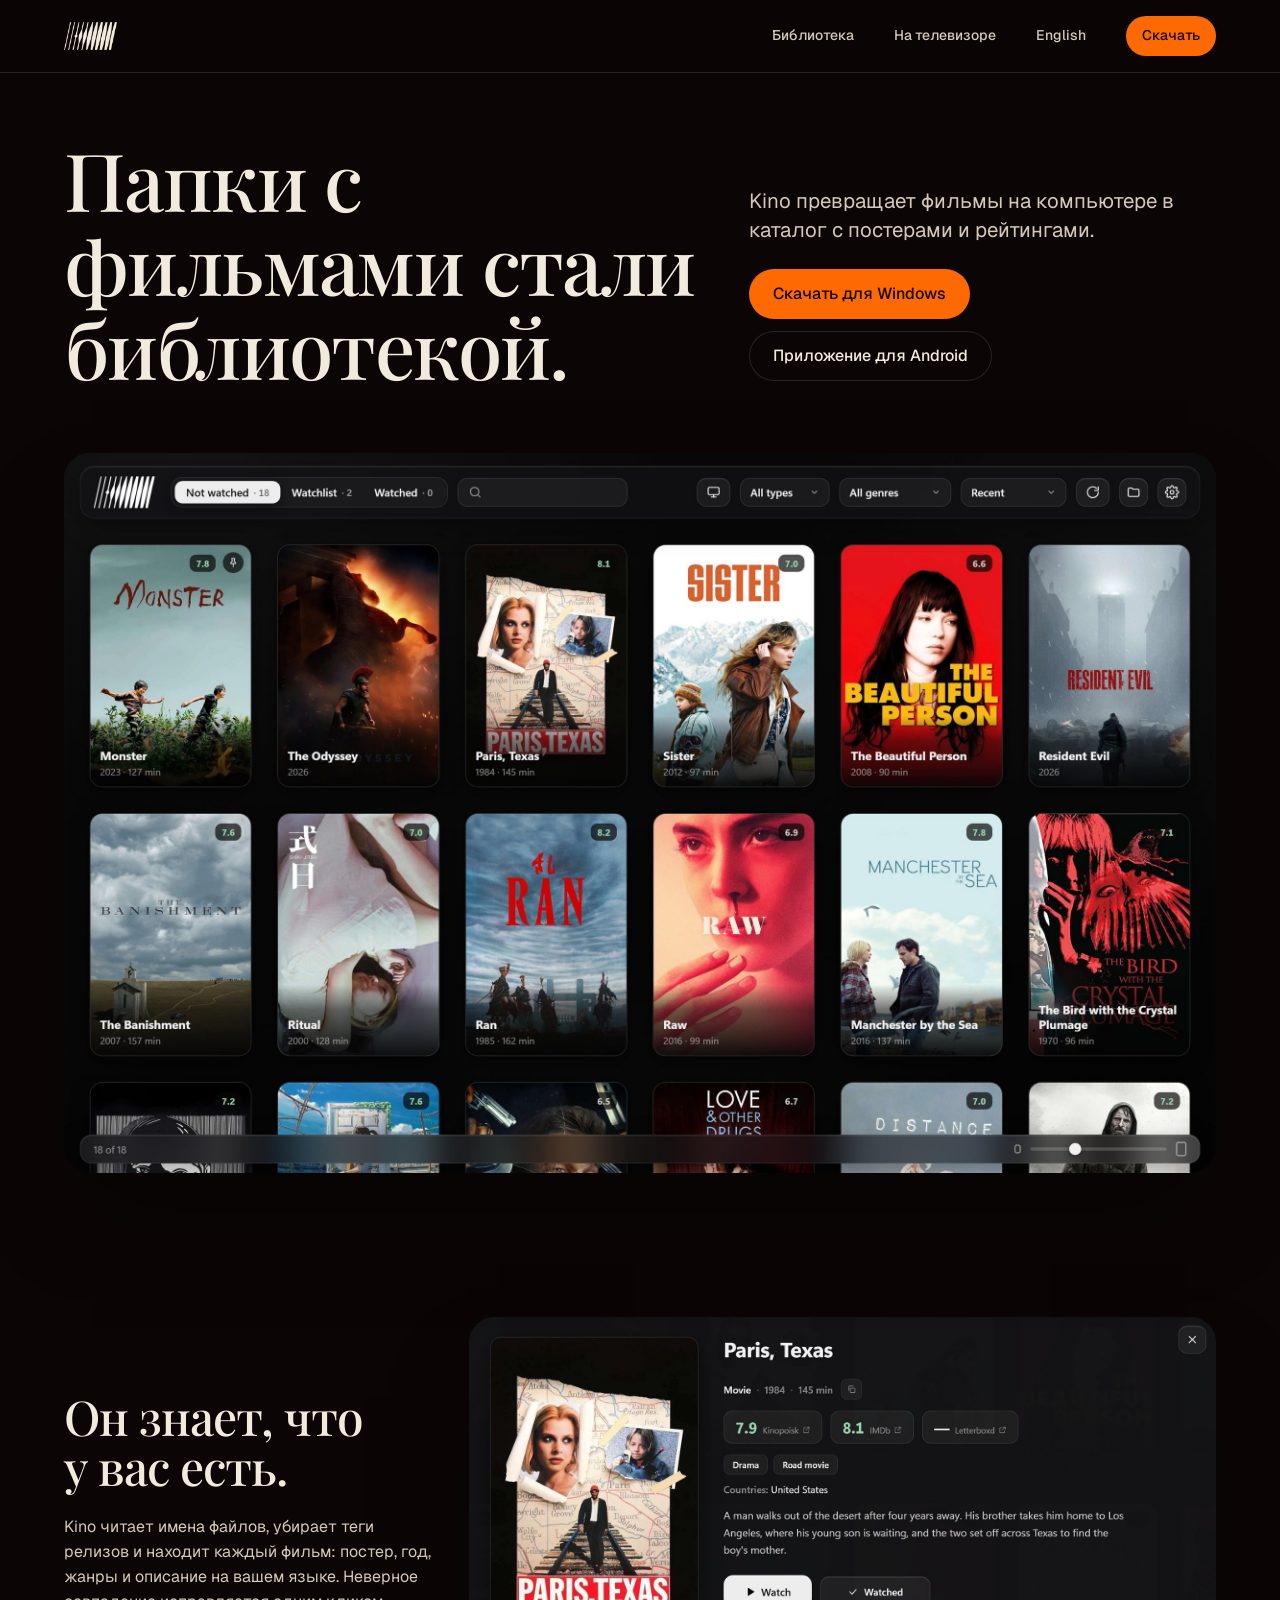
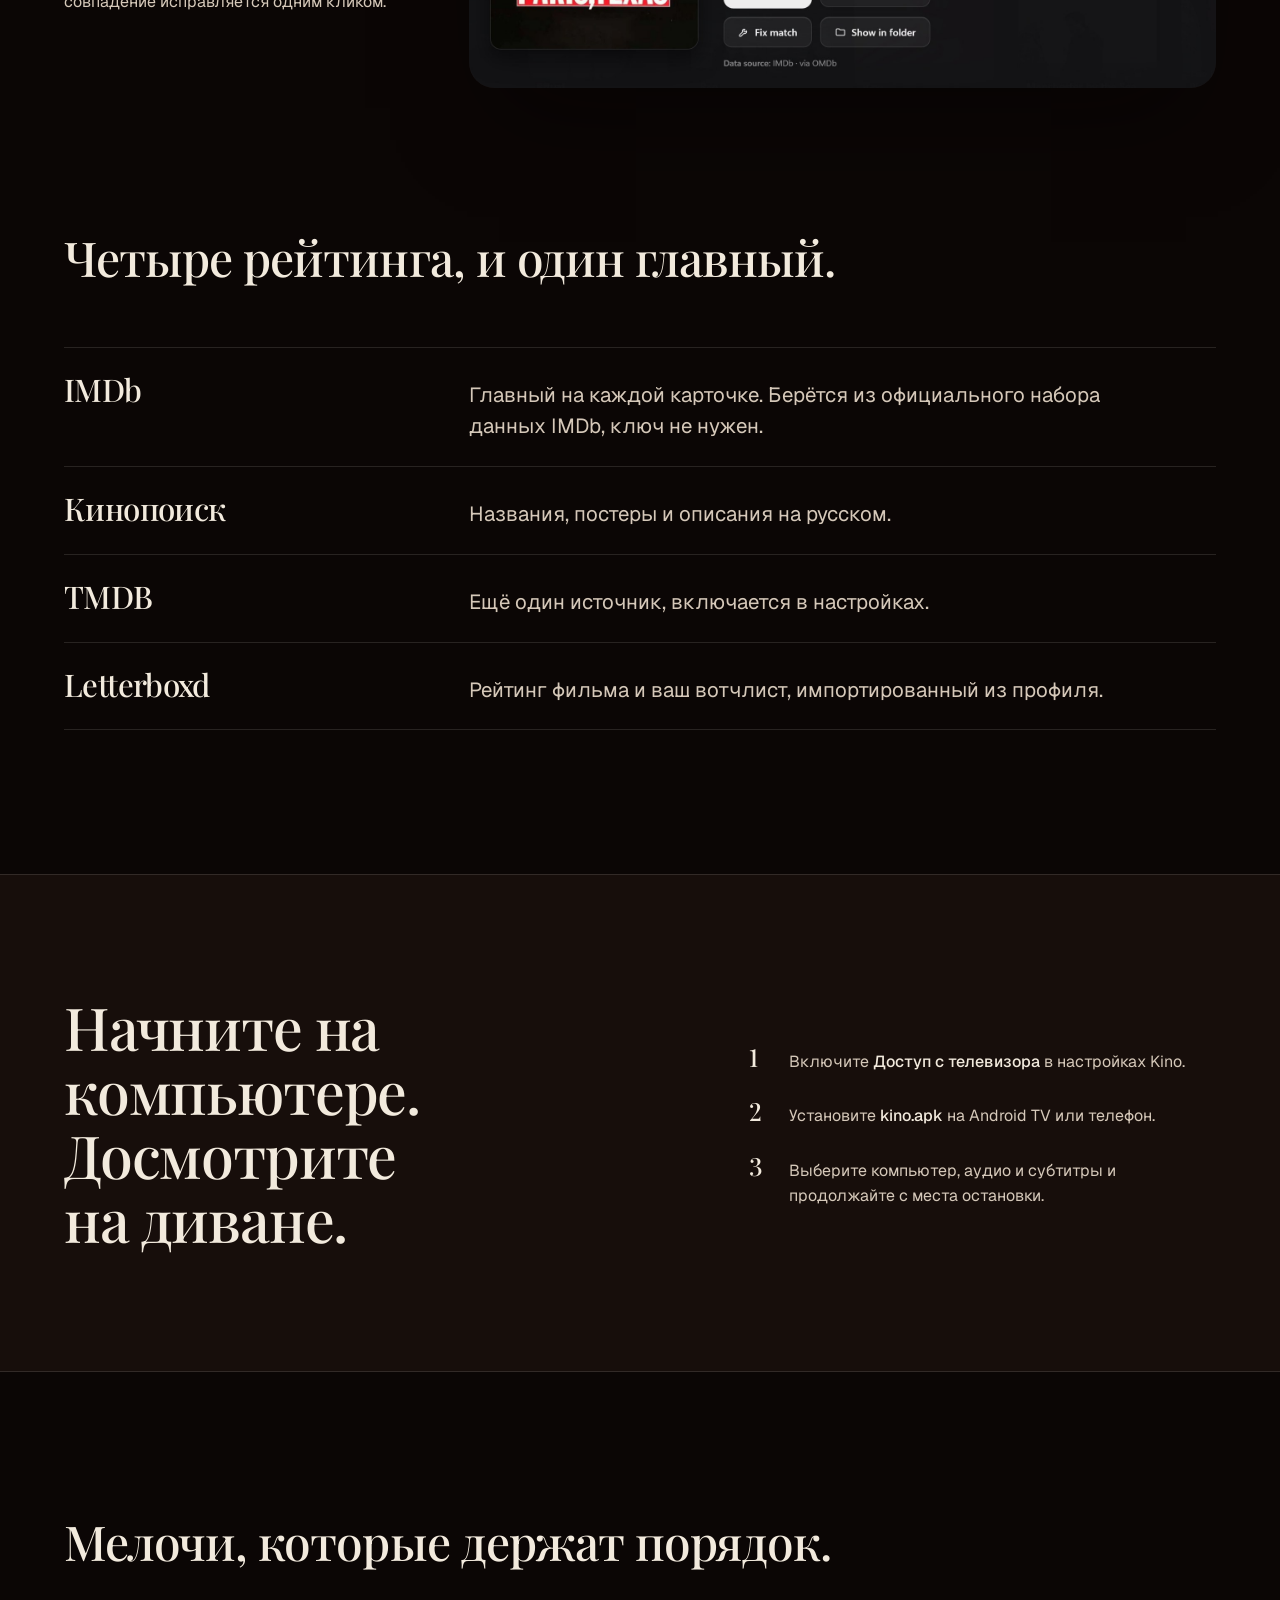
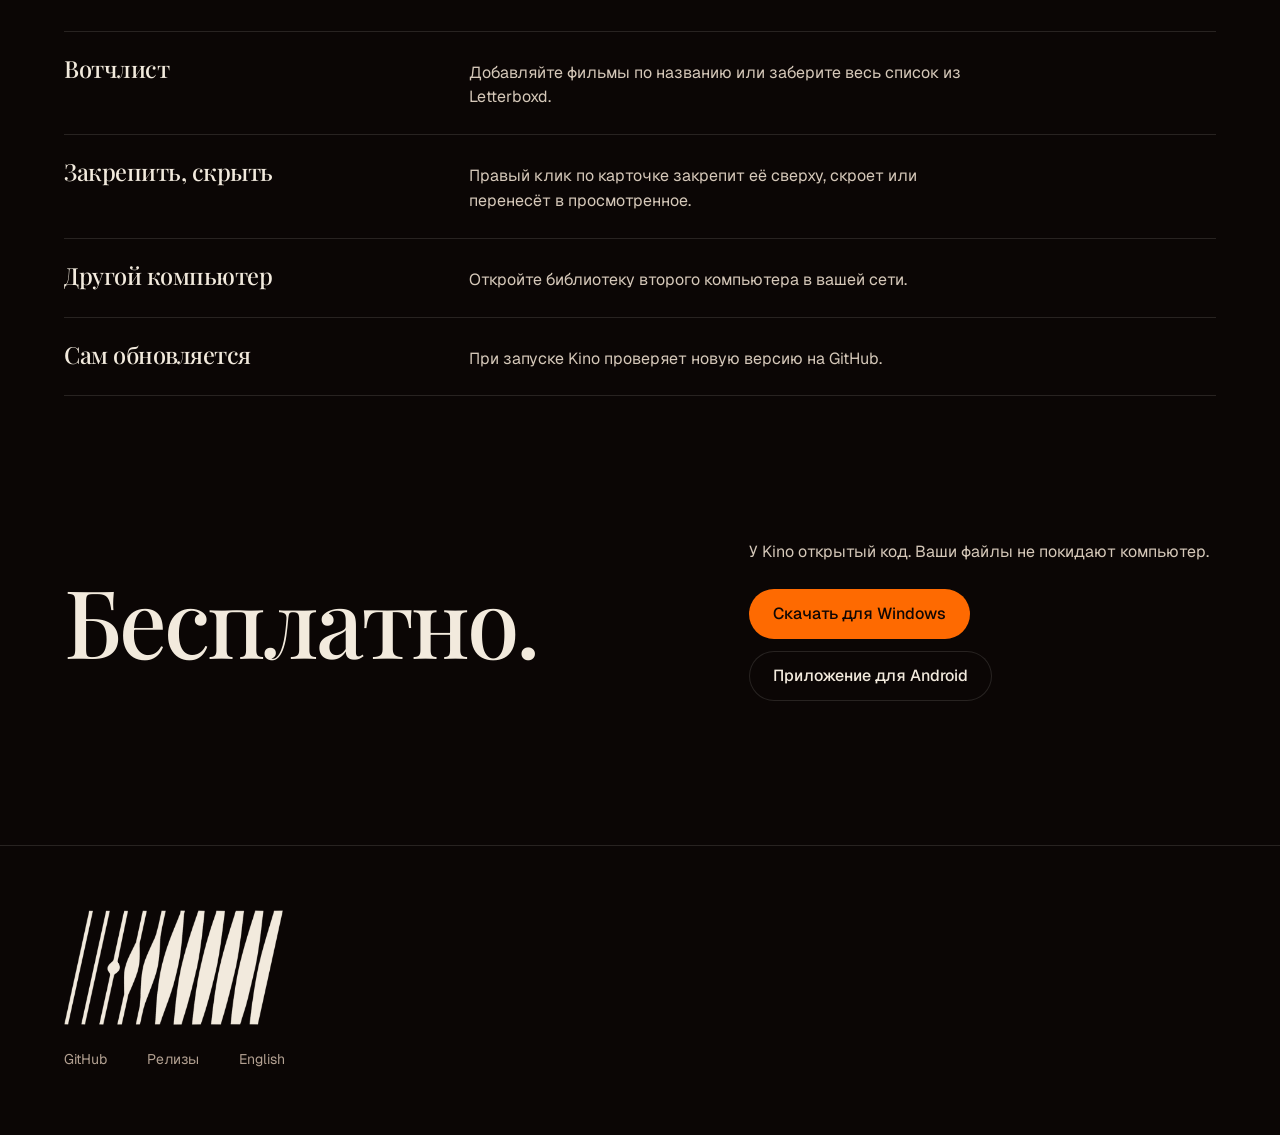
==== docs/ru.html @ bf4167ba "Add site" ====
<!doctype html>
<html lang="ru">
<head>
<meta charset="utf-8">
<meta name="viewport" content="width=device-width, initial-scale=1">
<title>Kino, библиотека ваших фильмов</title>
<meta name="description" content="Kino превращает папки с фильмами и сериалами на компьютере в каталог с постерами и рейтингами и показывает их на Android TV.">
<link rel="preconnect" href="https://fonts.googleapis.com">
<link rel="preconnect" href="https://fonts.gstatic.com" crossorigin>
<link href="https://api.fontshare.com/v2/css?f[]=boska@500&display=swap" rel="stylesheet">
<link href="https://fonts.googleapis.com/css2?family=Geist:wght@400;500&family=Playfair+Display:wght@500&display=swap" rel="stylesheet">
<link rel="stylesheet" href="styles.css">
</head>
<body>
<header class="nav">
<div class="container">
<a class="wordmark" href="#top"><span class="logo"></span><span class="visually-hidden">Kino</span></a>
<ul class="nav-links">
<li><a href="#library">Библиотека</a></li>
<li><a href="#tv">На телевизоре</a></li>
<li><a href="index.html" lang="en">English</a></li>
</ul>
<a class="btn btn--primary btn--small" href="#get">Скачать</a>
</div>
</header>

<main id="top">
<div class="hero container">
<div class="hero-head">
<h1>Папки с фильмами стали библиотекой.</h1>
<div class="hero-side">
<p class="lead">Kino превращает фильмы на компьютере в каталог с постерами и рейтингами.</p>
<div class="actions">
<a class="btn btn--primary" href="https://github.com/idLorem/kino/releases/latest/download/installer.exe">Скачать для Windows</a>
<a class="btn btn--ghost" href="https://github.com/idLorem/kino/releases/latest/download/kino.apk">Приложение для Android</a>
</div>
</div>
</div>
<figure class="screen"><img src="images/kino-library.jpg" width="2400" height="1500" alt="Окно Kino: сетка постеров с рейтингами, вкладки «Не просмотрено», Watchlist и «Просмотрено», фильтры по типу и жанру"></figure>
</div>

<section id="library" class="container">
<div class="split">
<div class="split-text">
<h2>Он знает, что у вас есть.</h2>
<p>Kino читает имена файлов, убирает теги релизов и находит каждый фильм: постер, год, жанры и описание на вашем языке. Неверное совпадение исправляется одним кликом.</p>
</div>
<figure class="screen"><img src="images/kino-card.jpg" width="1790" height="890" loading="lazy" alt="Карточка фильма в Kino: постер, рейтинги Кинопоиска и IMDb, жанры, описание и кнопка «Смотреть»"></figure>
</div>
</section>

<section class="container">
<h2>Четыре рейтинга, и один главный.</h2>
<dl class="rows">
<div><dt>IMDb</dt><dd>Главный на каждой карточке. Берётся из официального набора данных IMDb, ключ не нужен.</dd></div>
<div><dt>Кинопоиск</dt><dd>Названия, постеры и описания на русском.</dd></div>
<div><dt>TMDB</dt><dd>Ещё один источник, включается в настройках.</dd></div>
<div><dt>Letterboxd</dt><dd>Рейтинг фильма и ваш вотчлист, импортированный из профиля.</dd></div>
</dl>
</section>

<div id="tv" class="band">
<div class="container">
<h2 class="statement">Начните на компьютере. Досмотрите на диване.</h2>
<ol class="steps">
<li><span>Включите <strong>Доступ с телевизора</strong> в настройках Kino.</span></li>
<li><span>Установите <strong>kino.apk</strong> на Android TV или телефон.</span></li>
<li><span>Выберите компьютер, аудио и субтитры и продолжайте с места остановки.</span></li>
</ol>
</div>
</div>

<section class="container">
<h2>Мелочи, которые держат порядок.</h2>
<dl class="rows rows--tight">
<div><dt>Вотчлист</dt><dd>Добавляйте фильмы по названию или заберите весь список из Letterboxd.</dd></div>
<div><dt>Закрепить, скрыть</dt><dd>Правый клик по карточке закрепит её сверху, скроет или перенесёт в просмотренное.</dd></div>
<div><dt>Другой компьютер</dt><dd>Откройте библиотеку второго компьютера в вашей сети.</dd></div>
<div><dt>Сам обновляется</dt><dd>При запуске Kino проверяет новую версию на GitHub.</dd></div>
</dl>
</section>

<section id="get" class="container">
<div class="get">
<p class="figure">Бесплатно.</p>
<div class="get-side">
<p>У Kino открытый код. Ваши файлы не покидают компьютер.</p>
<div class="actions">
<a class="btn btn--primary" href="https://github.com/idLorem/kino/releases/latest/download/installer.exe">Скачать для Windows</a>
<a class="btn btn--ghost" href="https://github.com/idLorem/kino/releases/latest/download/kino.apk">Приложение для Android</a>
</div>
</div>
</div>
</section>
</main>

<footer class="footer">
<div class="container">
<p class="mast"><span class="logo"></span><span class="visually-hidden">Kino</span></p>
<ul>
<li><a href="https://github.com/idLorem/kino">GitHub</a></li>
<li><a href="https://github.com/idLorem/kino/releases/latest">Релизы</a></li>
<li><a href="index.html" lang="en">English</a></li>
</ul>
</div>
</footer>
</body>
</html>
---- docs/styles.css ----
@import url("./tokens.css");
@import url("./base.css");

:root:lang(ru) { --font-display: "Playfair Display", "Iowan Old Style", Georgia, serif; }

html { scroll-behavior: smooth; }
body { min-height: 100vh; }
h1, h2, h3 { color: var(--color-ink); }
.muted { color: var(--color-muted); }

.nav { position: sticky; top: 0; z-index: var(--z-sticky-nav); background: color-mix(in oklab, var(--color-paper) 88%, transparent); border-bottom: var(--rule-hair) solid var(--color-rule); }
.nav .container { display: flex; align-items: center; gap: var(--space-xl); min-height: 72px; }
.wordmark { font-family: var(--font-display); font-weight: var(--display-weight); font-size: var(--text-xl); letter-spacing: var(--tracking-display); text-decoration: none; margin-right: auto; }
.logo { display: block; height: 28px; aspect-ratio: 696 / 365; background: var(--color-ink); -webkit-mask: url("images/logo.png") center / contain no-repeat; mask: url("images/logo.png") center / contain no-repeat; }
.footer .mast .logo { height: clamp(64px, 9vw, 120px); }
.nav-links { display: flex; gap: var(--space-xl); list-style: none; margin: 0; padding: 0; font-size: var(--text-sm); font-weight: 500; }
.nav-links a { color: var(--color-ink-2); text-decoration: none; transition: color var(--dur-short) var(--ease-out); }
.nav-links a:hover { color: var(--color-ink); text-decoration: underline; }

.btn { display: inline-flex; align-items: center; justify-content: center; min-height: 50px; padding: 0 var(--space-lg); border: 0; border-radius: var(--radius-pill); font-weight: 500; text-decoration: none; cursor: pointer; white-space: nowrap; transition: background-color var(--dur-short) var(--ease-out), box-shadow var(--dur-short) var(--ease-out), transform var(--dur-micro) var(--ease-out); }
.btn:active { transform: translateY(1px); }
.btn--primary { background: var(--color-accent); color: var(--color-accent-ink); }
.btn--primary:hover { background: var(--color-focus); }
.btn--primary:active { background: var(--heat-3); }
.btn--ghost { background: transparent; color: var(--color-ink); box-shadow: inset 0 0 0 var(--rule-hair) var(--color-rule); }
.btn--ghost:hover { background: var(--color-paper-2); box-shadow: inset 0 0 0 var(--rule-hair) var(--color-muted); }
.btn--ghost:active { background: var(--color-paper-3); }
.btn--small { min-height: 40px; padding: 0 var(--space-md); font-size: var(--text-sm); }
.btn[aria-disabled="true"] { opacity: 0.45; pointer-events: none; }
.actions { display: flex; flex-wrap: wrap; gap: var(--space-sm); }

.hero { padding-top: var(--space-2xl); }
.hero-head { display: grid; grid-template-columns: minmax(0, 7fr) minmax(0, 5fr); gap: var(--gap-columns); align-items: end; }
.hero-side { display: grid; gap: var(--space-lg); justify-items: start; padding-bottom: var(--space-xs); }
.hero-side .lead { color: var(--color-ink-2); }
.screen { margin: 0; border-radius: min(2vw, var(--radius-card)); overflow: hidden; box-shadow: var(--shadow-card); background: var(--color-paper-2); }
.screen img { width: 100%; }
.hero .screen { margin-top: var(--space-2xl); animation: rise var(--dur-long) var(--ease-out) both; animation-duration: 900ms; }
@keyframes rise { from { opacity: 0; transform: translateY(40px); } to { opacity: 1; transform: none; } }

section { padding-top: var(--section-gap); }
.split { display: grid; grid-template-columns: minmax(0, 4fr) minmax(0, 8fr); gap: var(--gap-columns); align-items: center; }
.split-text { display: grid; gap: var(--space-lg); }
.split-text p { color: var(--color-ink-2); }

.rows { margin: var(--space-2xl) 0 0; padding: 0; list-style: none; border-top: var(--rule-hair) solid var(--color-rule); }
.rows > li, .rows > div { display: grid; grid-template-columns: minmax(0, 4fr) minmax(0, 8fr); gap: var(--gap-columns); align-items: baseline; padding: var(--space-lg) 0; border-bottom: var(--rule-hair) solid var(--color-rule); }
.rows dt, .rows .name { font-family: var(--font-display); font-weight: var(--display-weight); font-size: var(--text-2xl); letter-spacing: var(--tracking-display); line-height: 1.1; }
.rows dd, .rows .what { margin: 0; color: var(--color-ink-2); font-size: var(--text-lead); max-width: 48ch; }
.rows--tight dt { font-size: var(--text-title); }
.rows--tight dd { font-size: var(--text-md); }

.band { color: var(--color-ink); margin-top: var(--section-gap); padding-block: var(--section-gap-s); background: var(--color-paper-2); border-block: var(--rule-hair) solid var(--color-rule); }
.band .container { display: grid; grid-template-columns: minmax(0, 7fr) minmax(0, 5fr); gap: var(--gap-columns); align-items: center; }
.statement { font-size: var(--text-display); line-height: 1.02; max-width: 14ch; }
:lang(ru) .statement { font-size: var(--text-display-s); line-height: 1.08; max-width: 16ch; }
.steps { margin: 0; padding: 0; list-style: none; counter-reset: step; display: grid; gap: var(--space-md); }
.steps li { counter-increment: step; display: grid; grid-template-columns: 2.5rem minmax(0, 1fr); align-items: baseline; color: var(--color-ink-2); }
.steps li::before { content: counter(step); font-family: var(--font-display); font-weight: var(--display-weight); font-size: var(--text-xl); color: var(--color-ink); font-variant-numeric: lining-nums tabular-nums; }
.steps strong { color: var(--color-ink); font-weight: 500; }

.get { display: grid; grid-template-columns: minmax(0, 7fr) minmax(0, 5fr); gap: var(--gap-columns); align-items: center; }
.figure { font-family: var(--font-display); font-weight: var(--display-weight); font-size: clamp(4.5rem, 12vw, 11rem); line-height: 0.9; min-width: 0; letter-spacing: -0.03em; font-variant-numeric: lining-nums tabular-nums; }
:lang(ru) .figure { font-size: clamp(3rem, 7.4vw, 7rem); line-height: 1; }
.get-side { display: grid; gap: var(--space-lg); justify-items: start; }
.get-side p { color: var(--color-ink-2); }

.footer { margin-top: var(--section-gap); padding-block: var(--space-2xl); border-top: var(--rule-hair) solid var(--color-rule); }
.footer .container { display: grid; gap: var(--space-lg); }
.footer .mast { font-family: var(--font-display); font-weight: var(--display-weight); font-size: var(--text-display); letter-spacing: var(--tracking-display); line-height: 1; }
.footer ul { display: flex; flex-wrap: wrap; gap: var(--space-xl); list-style: none; margin: 0; padding: 0; font-size: var(--text-sm); color: var(--color-muted); }
.footer a { text-decoration: none; }
.footer a:hover { color: var(--color-ink); text-decoration: underline; }

@media (max-width: 60rem) {
  .hero-head, .split, .band .container, .get { grid-template-columns: minmax(0, 1fr); align-items: start; }
  .rows > div { grid-template-columns: minmax(0, 1fr); gap: var(--space-xs); }
  .nav-links { display: none; }
  .hero { padding-top: var(--space-xl); }
  .hero .screen { margin-top: var(--space-xl); }
}
@media (prefers-reduced-motion: reduce) {
  html { scroll-behavior: auto; }
  .hero .screen { animation: none; }
}
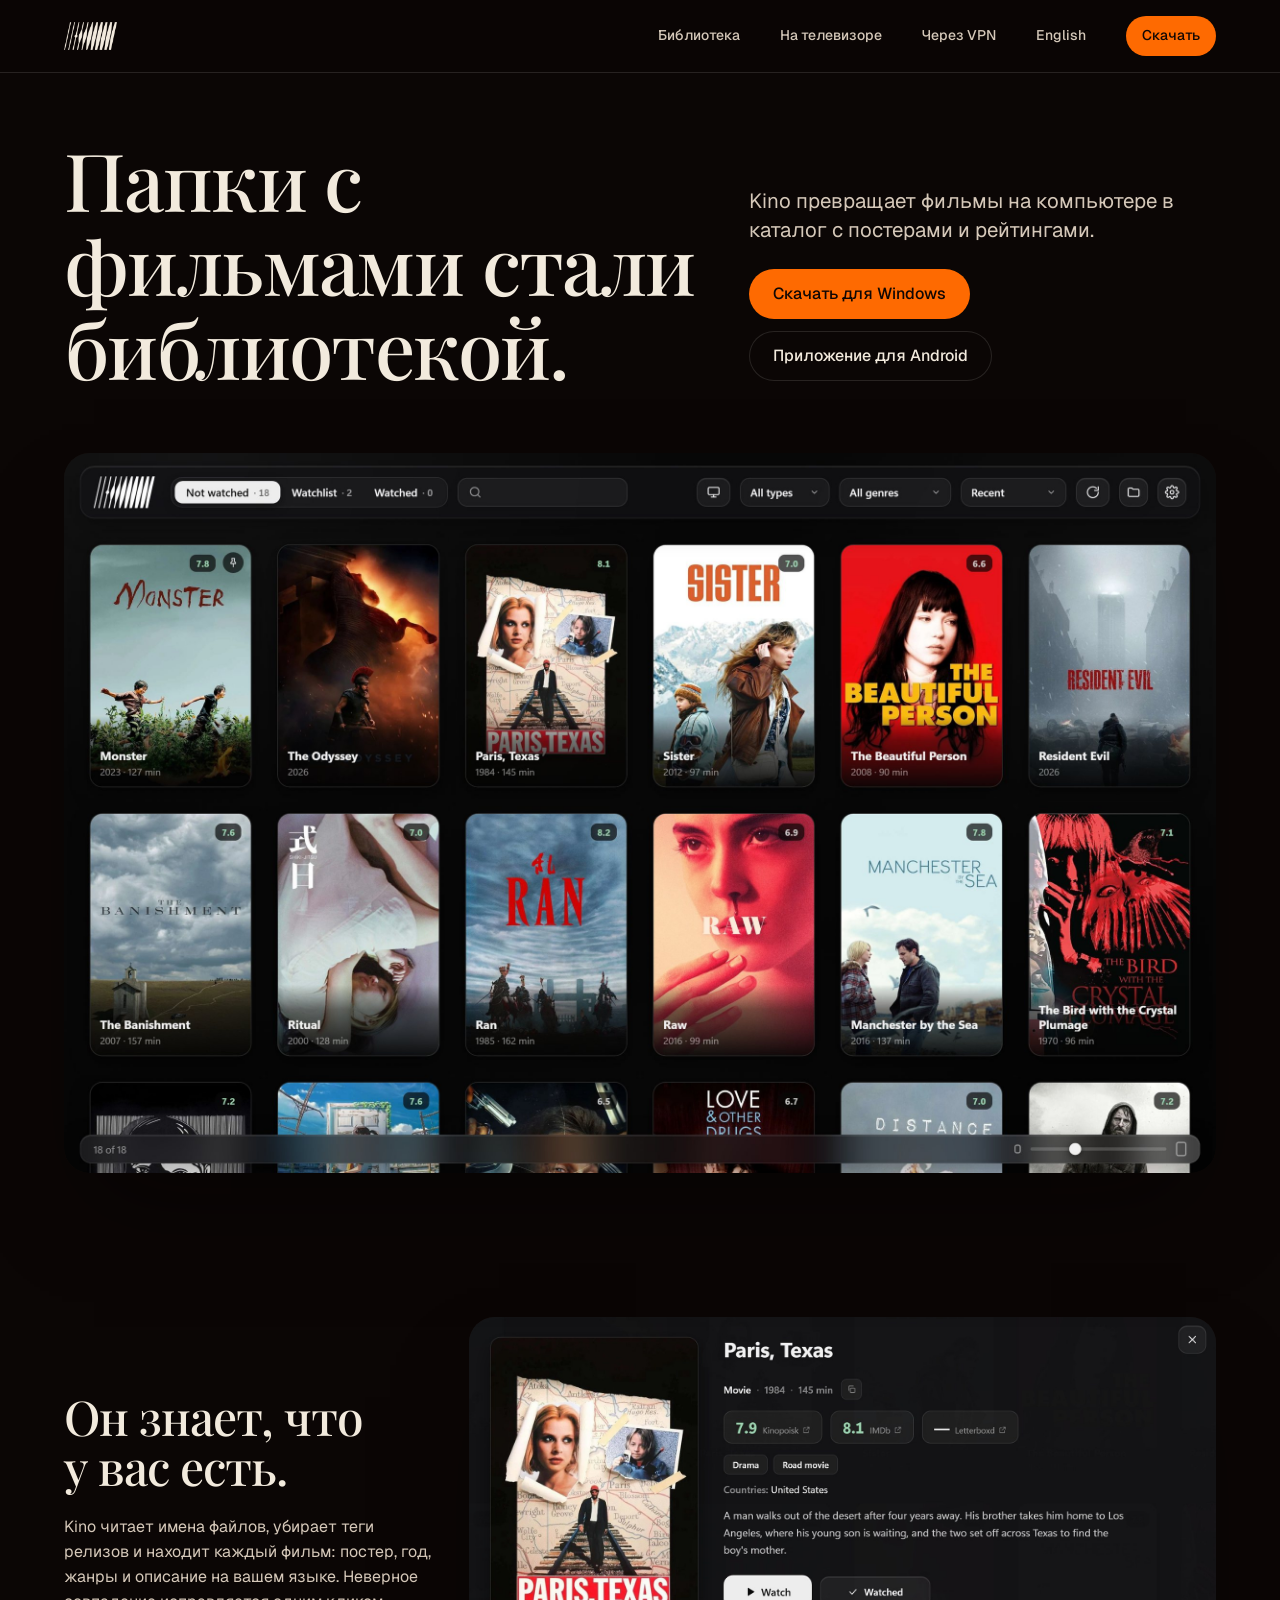
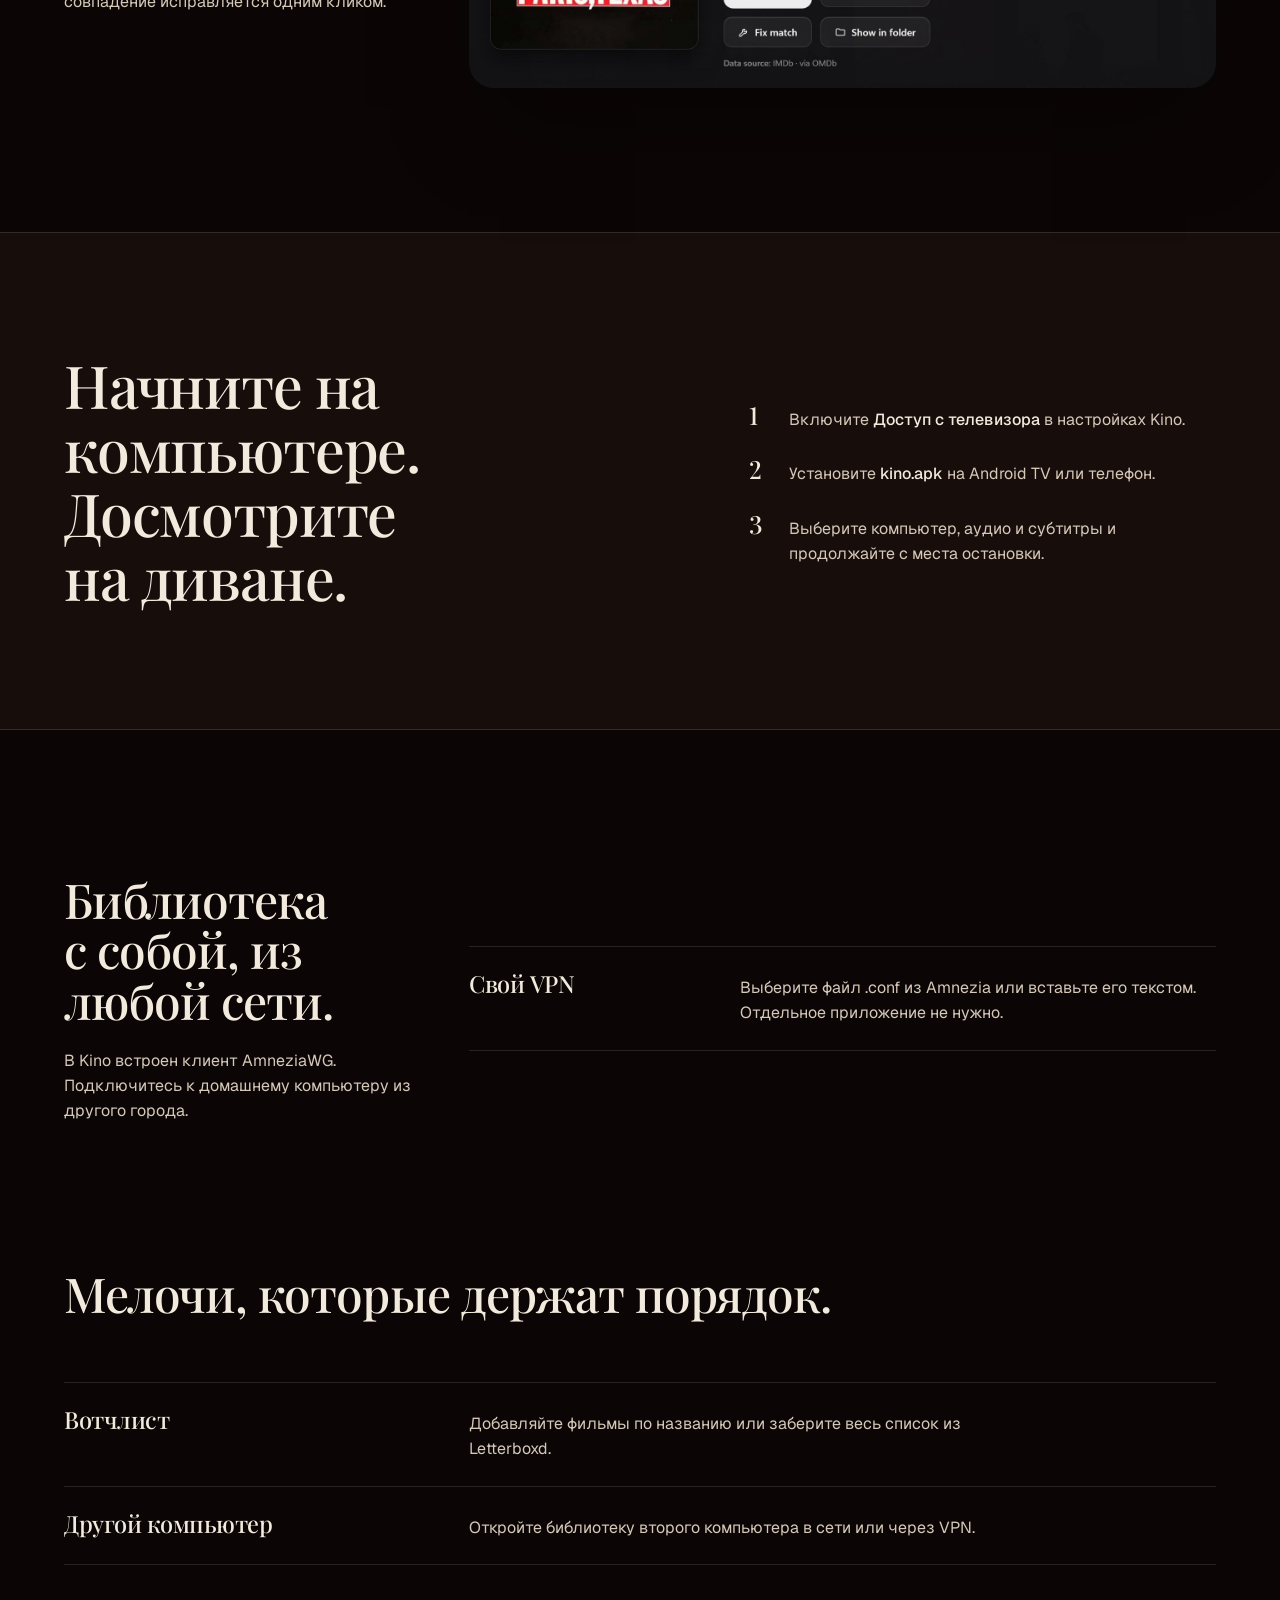
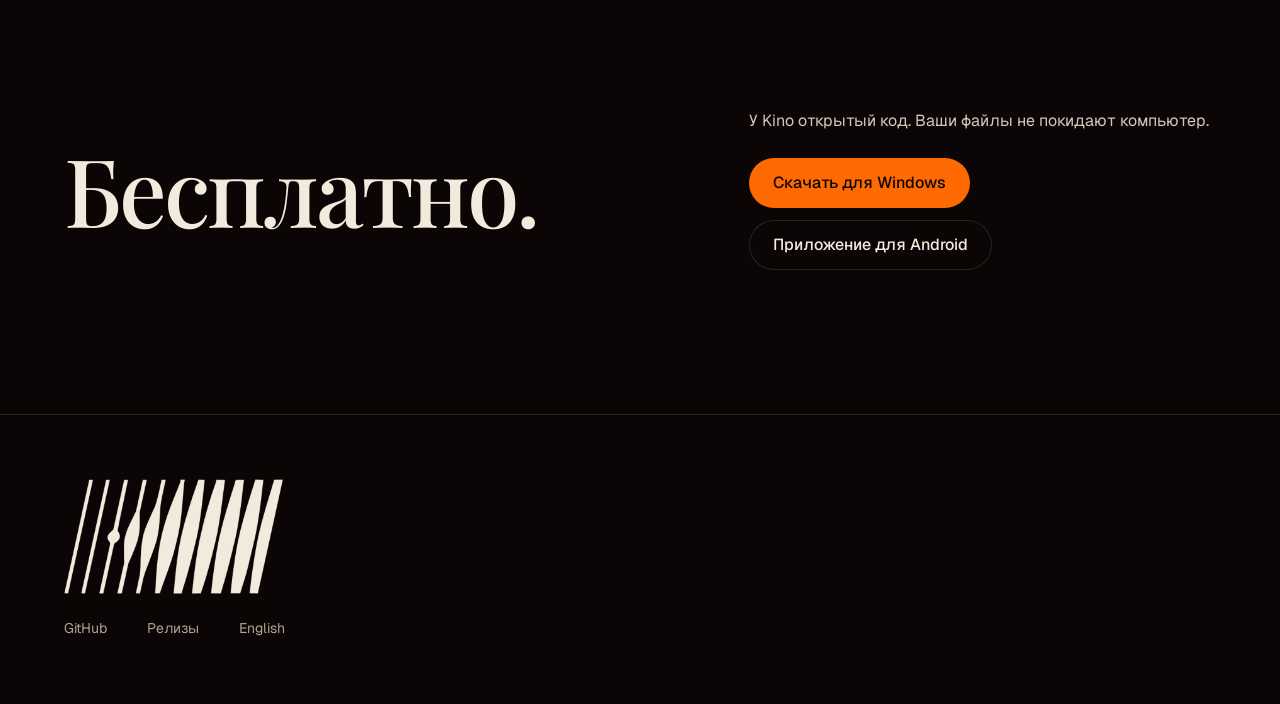
==== commit 21ebdeac: "1.0.9" ====
--- a/docs/ru.html
+++ b/docs/ru.html
@@ -18,6 +18,7 @@
 <ul class="nav-links">
 <li><a href="#library">Библиотека</a></li>
 <li><a href="#tv">На телевизоре</a></li>
+<li><a href="#vpn">Через VPN</a></li>
 <li><a href="index.html" lang="en">English</a></li>
 </ul>
 <a class="btn btn--primary btn--small" href="#get">Скачать</a>
@@ -49,16 +50,6 @@
 </div>
 </section>
 
-<section class="container">
-<h2>Четыре рейтинга, и один главный.</h2>
-<dl class="rows">
-<div><dt>IMDb</dt><dd>Главный на каждой карточке. Берётся из официального набора данных IMDb, ключ не нужен.</dd></div>
-<div><dt>Кинопоиск</dt><dd>Названия, постеры и описания на русском.</dd></div>
-<div><dt>TMDB</dt><dd>Ещё один источник, включается в настройках.</dd></div>
-<div><dt>Letterboxd</dt><dd>Рейтинг фильма и ваш вотчлист, импортированный из профиля.</dd></div>
-</dl>
-</section>
-
 <div id="tv" class="band">
 <div class="container">
 <h2 class="statement">Начните на компьютере. Досмотрите на диване.</h2>
@@ -70,13 +61,23 @@
 </div>
 </div>
 
+<section id="vpn" class="container">
+<div class="split">
+<div class="split-text">
+<h2>Библиотека с собой, из любой сети.</h2>
+<p>В Kino встроен клиент AmneziaWG. Подключитесь к домашнему компьютеру из другого города.</p>
+</div>
+<dl class="rows rows--tight">
+<div><dt>Свой VPN</dt><dd>Выберите файл .conf из Amnezia или вставьте его текстом. Отдельное приложение не нужно.</dd></div>
+</dl>
+</div>
+</section>
+
 <section class="container">
 <h2>Мелочи, которые держат порядок.</h2>
 <dl class="rows rows--tight">
 <div><dt>Вотчлист</dt><dd>Добавляйте фильмы по названию или заберите весь список из Letterboxd.</dd></div>
-<div><dt>Закрепить, скрыть</dt><dd>Правый клик по карточке закрепит её сверху, скроет или перенесёт в просмотренное.</dd></div>
-<div><dt>Другой компьютер</dt><dd>Откройте библиотеку второго компьютера в вашей сети.</dd></div>
-<div><dt>Сам обновляется</dt><dd>При запуске Kino проверяет новую версию на GitHub.</dd></div>
+<div><dt>Другой компьютер</dt><dd>Откройте библиотеку второго компьютера в сети или через VPN.</dd></div>
 </dl>
 </section>
 
--- a/docs/styles.css
+++ b/docs/styles.css
@@ -42,6 +42,7 @@
 .split { display: grid; grid-template-columns: minmax(0, 4fr) minmax(0, 8fr); gap: var(--gap-columns); align-items: center; }
 .split-text { display: grid; gap: var(--space-lg); }
 .split-text p { color: var(--color-ink-2); }
+.split > .rows { margin-top: 0; }
 
 .rows { margin: var(--space-2xl) 0 0; padding: 0; list-style: none; border-top: var(--rule-hair) solid var(--color-rule); }
 .rows > li, .rows > div { display: grid; grid-template-columns: minmax(0, 4fr) minmax(0, 8fr); gap: var(--gap-columns); align-items: baseline; padding: var(--space-lg) 0; border-bottom: var(--rule-hair) solid var(--color-rule); }
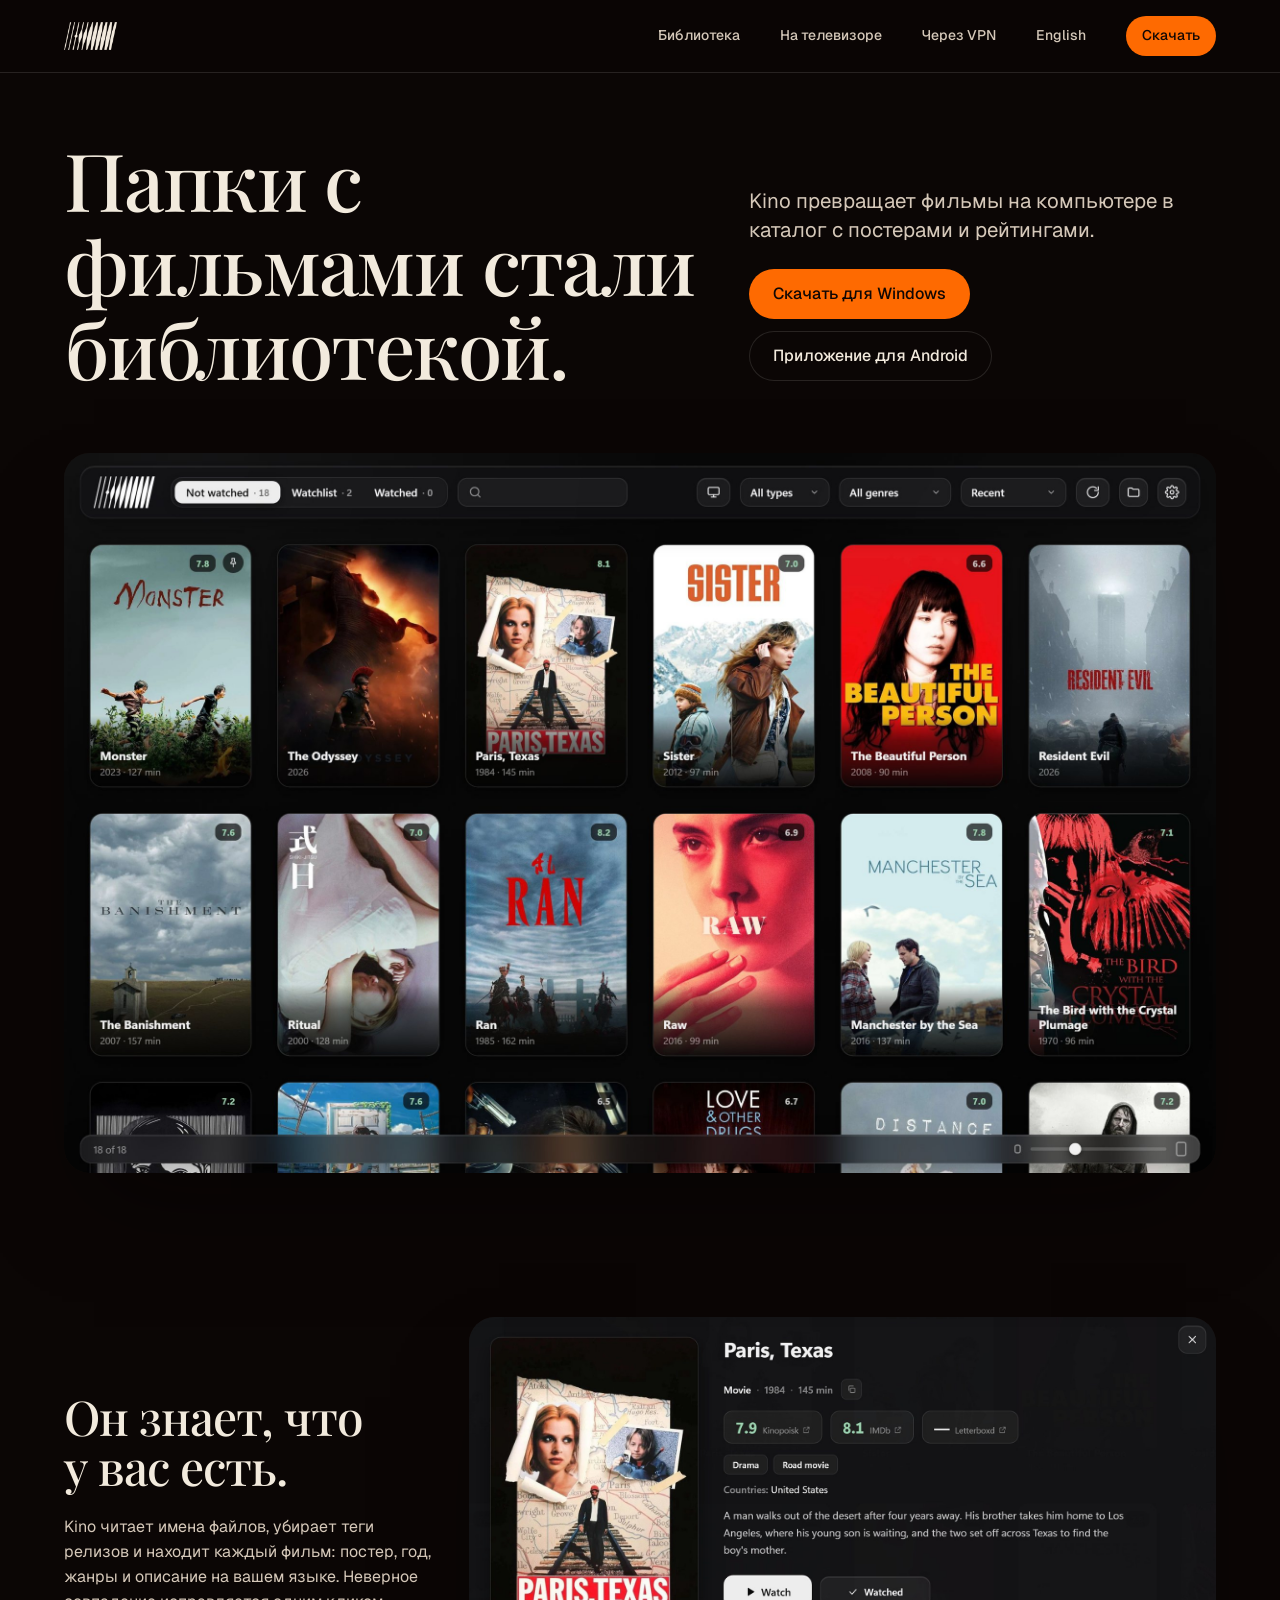
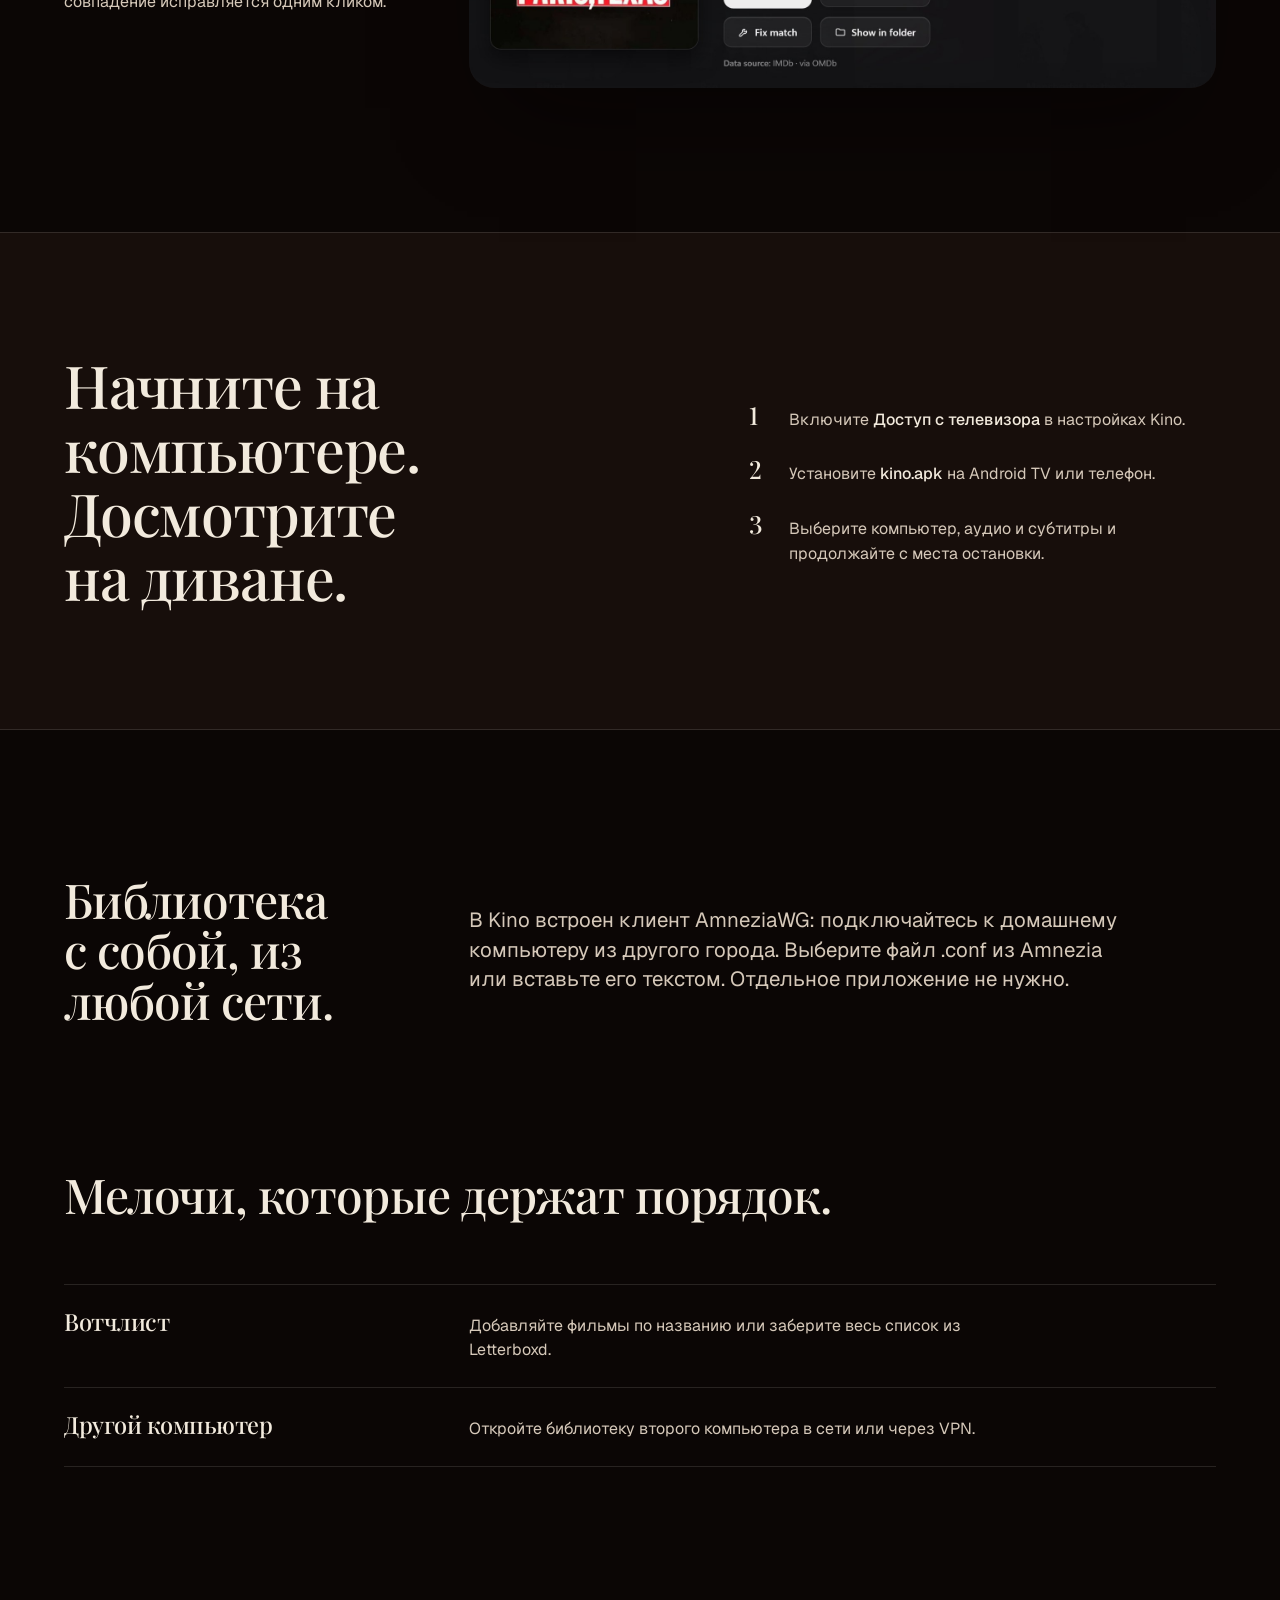
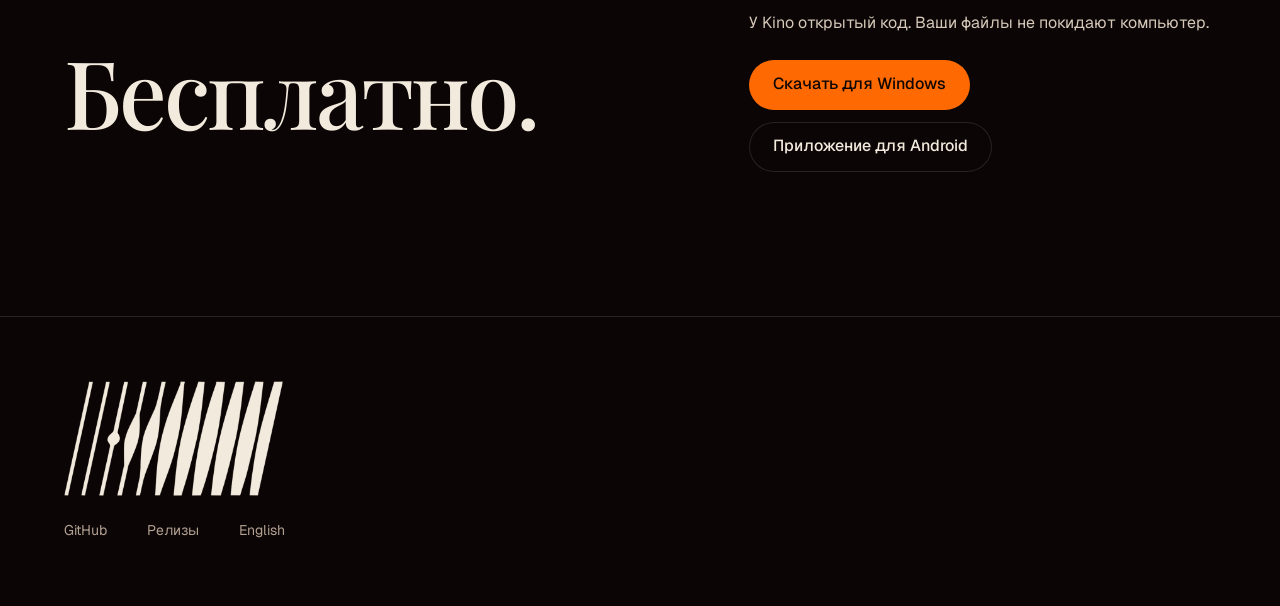
==== commit 346de4e3: "1.0.9" ====
--- a/docs/ru.html
+++ b/docs/ru.html
@@ -63,13 +63,8 @@
 
 <section id="vpn" class="container">
 <div class="split">
-<div class="split-text">
 <h2>Библиотека с собой, из любой сети.</h2>
-<p>В Kino встроен клиент AmneziaWG. Подключитесь к домашнему компьютеру из другого города.</p>
-</div>
-<dl class="rows rows--tight">
-<div><dt>Свой VPN</dt><dd>Выберите файл .conf из Amnezia или вставьте его текстом. Отдельное приложение не нужно.</dd></div>
-</dl>
+<p class="lead">В Kino встроен клиент AmneziaWG: подключайтесь к домашнему компьютеру из другого города. Выберите файл .conf из Amnezia или вставьте его текстом. Отдельное приложение не нужно.</p>
 </div>
 </section>
 
--- a/docs/styles.css
+++ b/docs/styles.css
@@ -42,7 +42,7 @@
 .split { display: grid; grid-template-columns: minmax(0, 4fr) minmax(0, 8fr); gap: var(--gap-columns); align-items: center; }
 .split-text { display: grid; gap: var(--space-lg); }
 .split-text p { color: var(--color-ink-2); }
-.split > .rows { margin-top: 0; }
+.split > .lead { color: var(--color-ink-2); max-width: 48ch; }
 
 .rows { margin: var(--space-2xl) 0 0; padding: 0; list-style: none; border-top: var(--rule-hair) solid var(--color-rule); }
 .rows > li, .rows > div { display: grid; grid-template-columns: minmax(0, 4fr) minmax(0, 8fr); gap: var(--gap-columns); align-items: baseline; padding: var(--space-lg) 0; border-bottom: var(--rule-hair) solid var(--color-rule); }
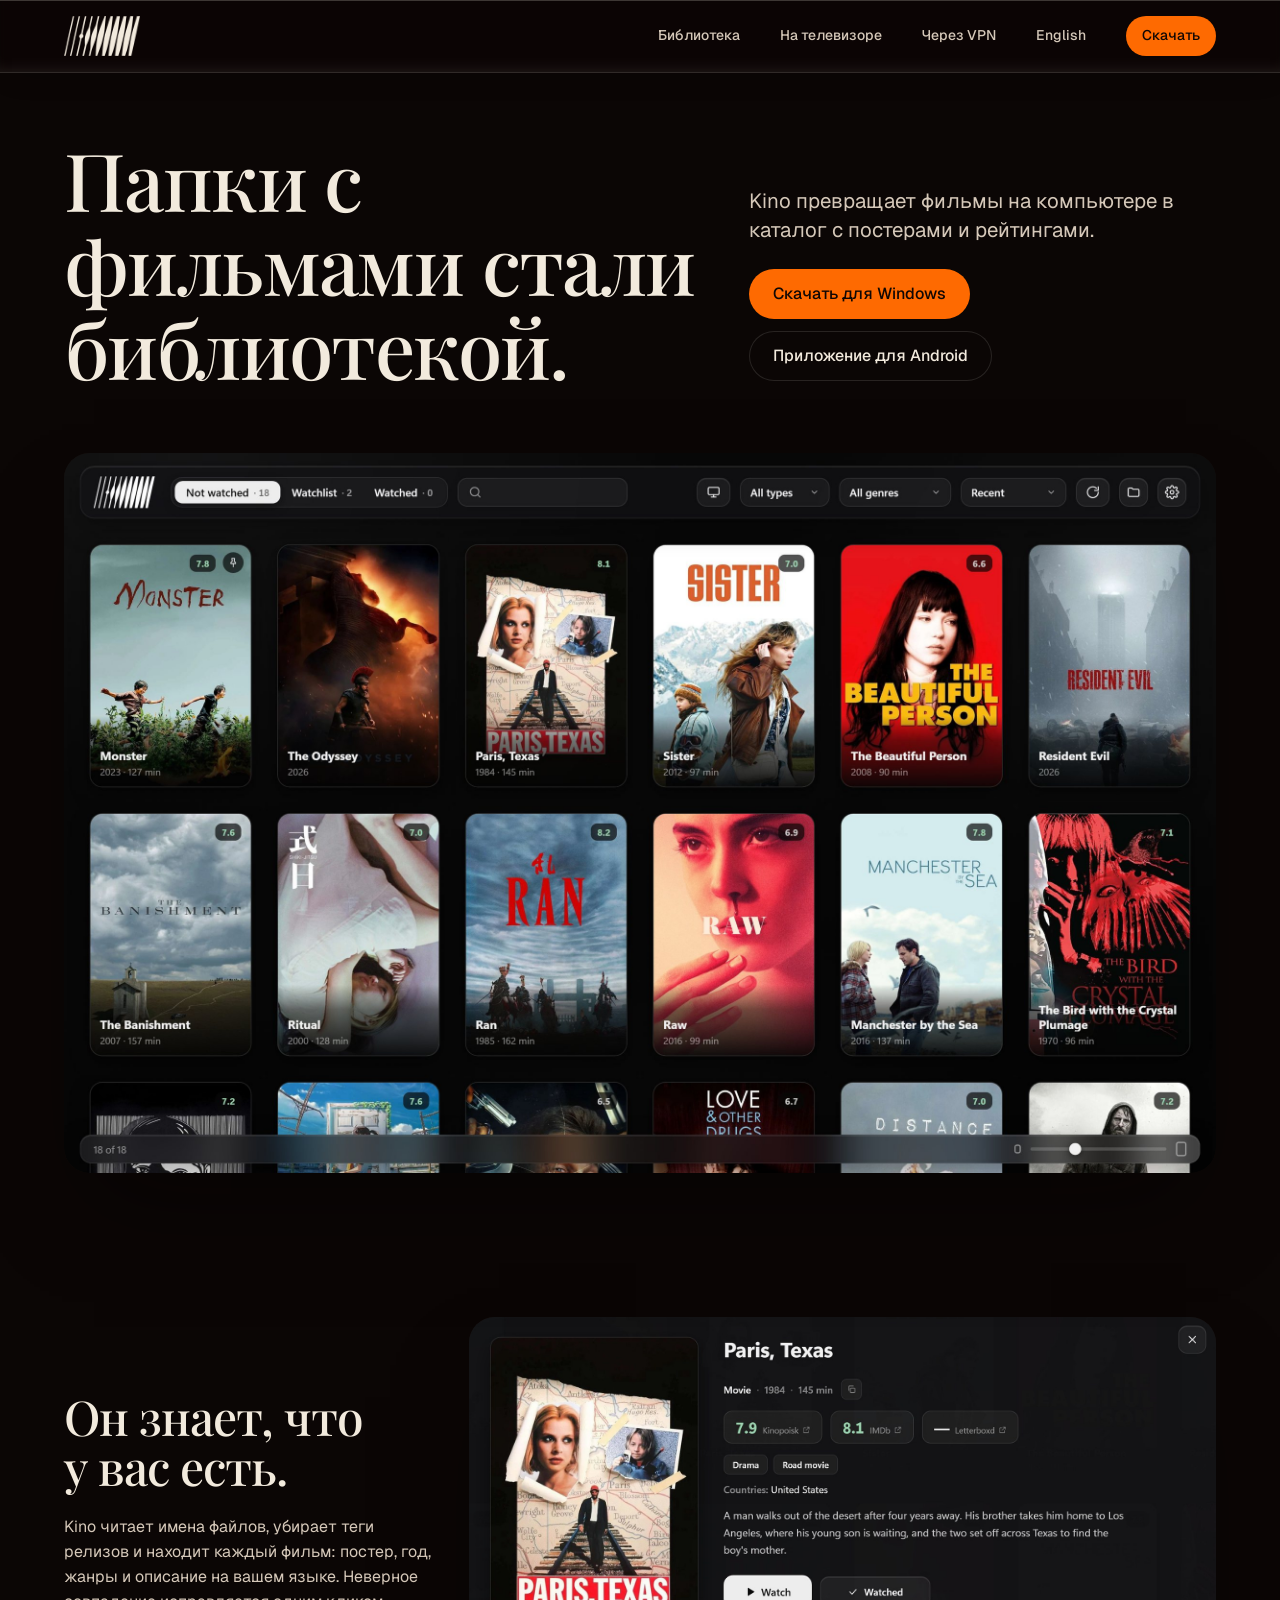
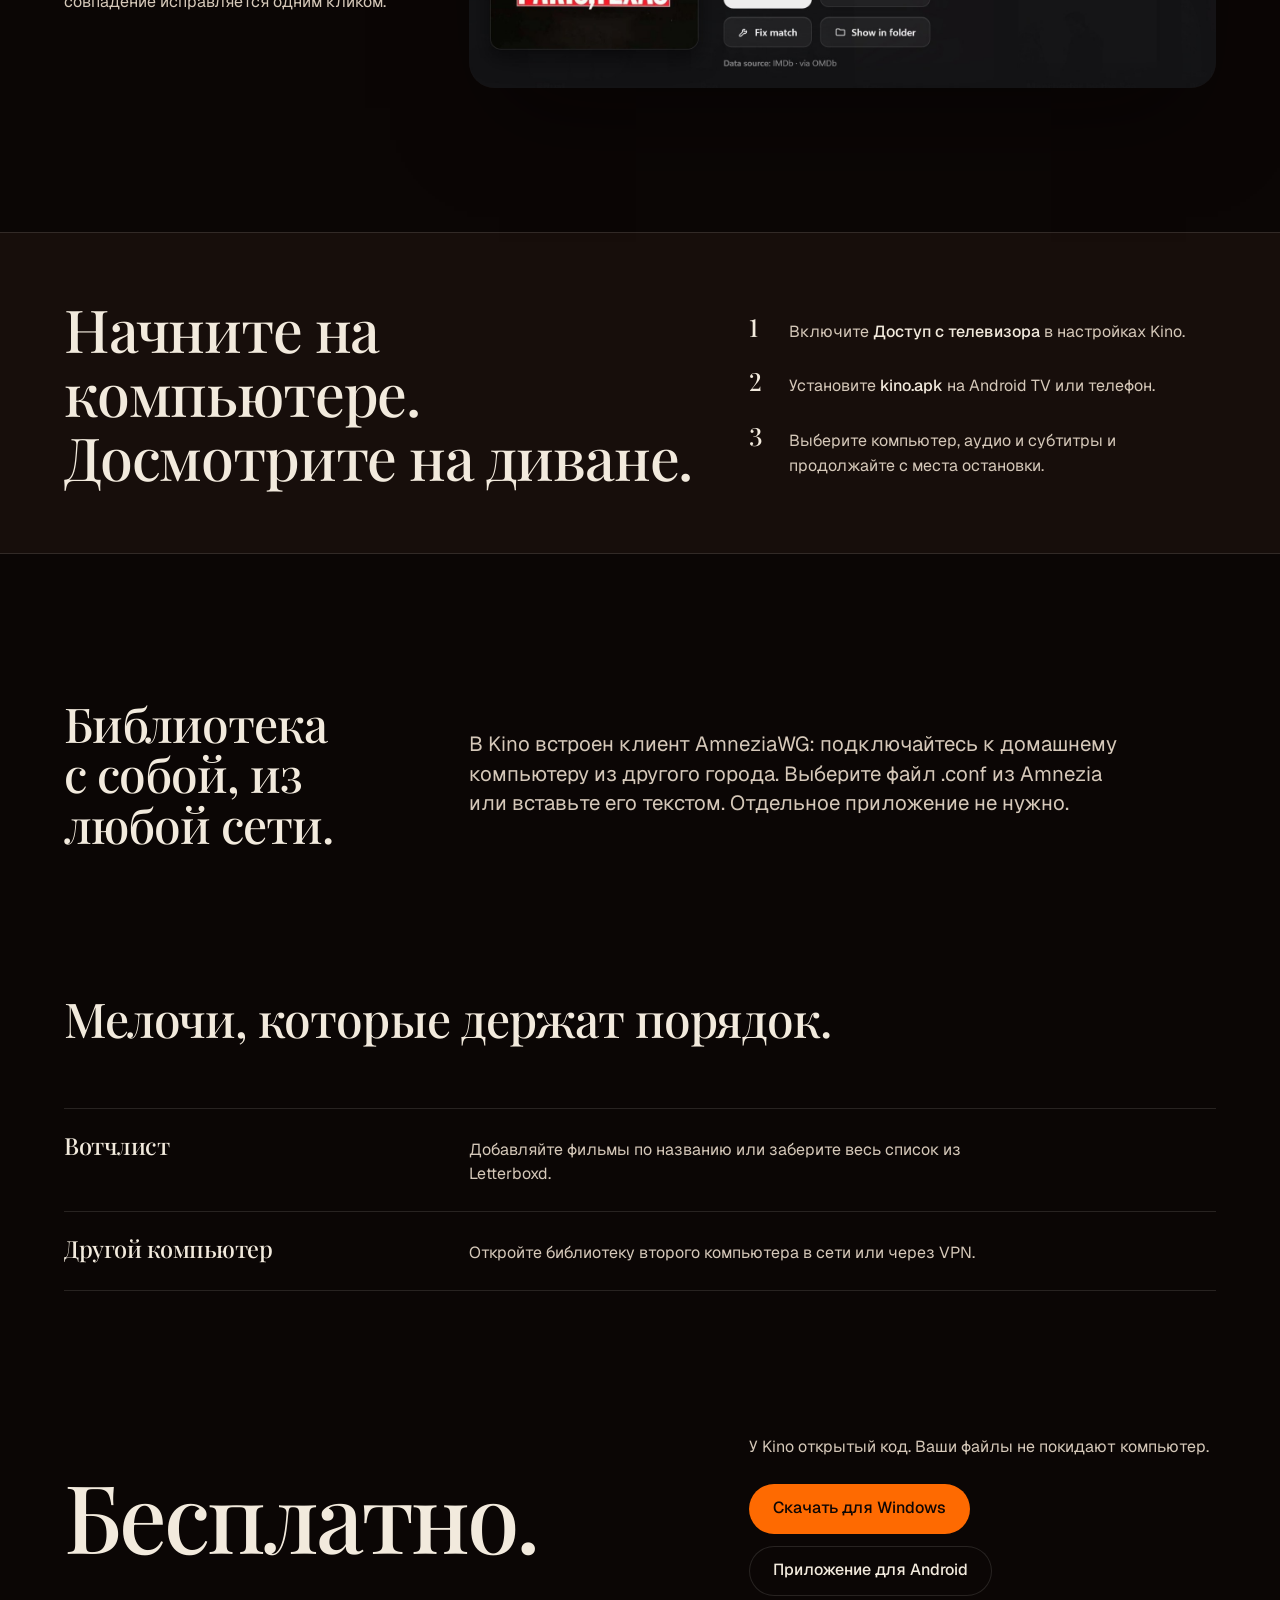
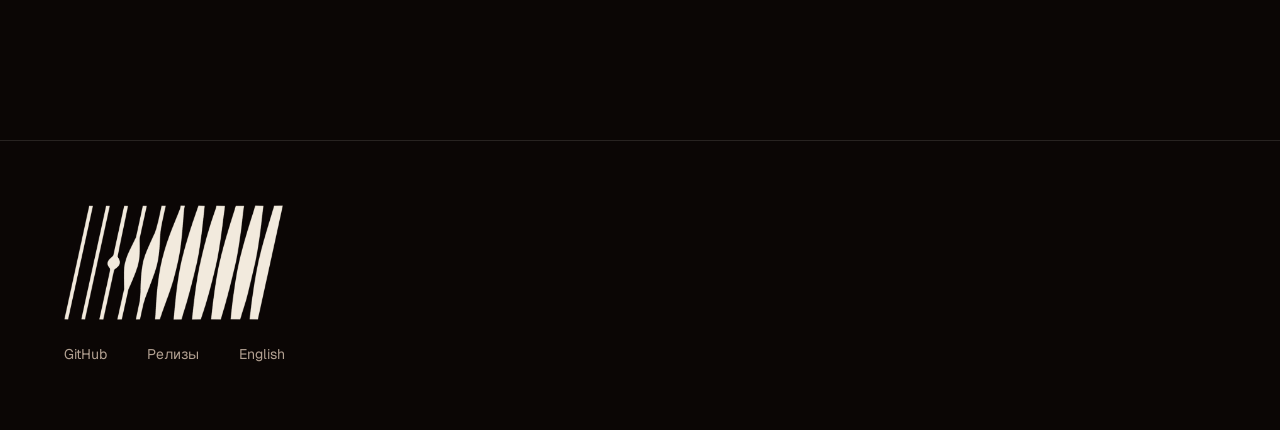
==== commit 278404da: "1.0.9" ====
--- a/docs/ru.html
+++ b/docs/ru.html
@@ -12,6 +12,7 @@
 <link rel="stylesheet" href="styles.css">
 </head>
 <body>
+<svg width="0" height="0" style="position:absolute" aria-hidden="true"><filter id="kino-glass" x="0" y="0" width="100%" height="100%" color-interpolation-filters="sRGB"><feImage href="data:image/svg+xml,%3Csvg%20xmlns%3D%22http%3A%2F%2Fwww.w3.org%2F2000%2Fsvg%22%20width%3D%22100%22%20height%3D%22100%22%20preserveAspectRatio%3D%22none%22%3E%3Cdefs%3E%3ClinearGradient%20id%3D%22g%22%20x1%3D%220%22%20y1%3D%220%22%20x2%3D%220%22%20y2%3D%221%22%3E%3Cstop%20offset%3D%220%22%20stop-color%3D%22rgb%28128%2C232%2C128%29%22%2F%3E%3Cstop%20offset%3D%220.35%22%20stop-color%3D%22rgb%28128%2C150%2C128%29%22%2F%3E%3Cstop%20offset%3D%220.5%22%20stop-color%3D%22rgb%28128%2C128%2C128%29%22%2F%3E%3Cstop%20offset%3D%220.65%22%20stop-color%3D%22rgb%28128%2C106%2C128%29%22%2F%3E%3Cstop%20offset%3D%221%22%20stop-color%3D%22rgb%28128%2C24%2C128%29%22%2F%3E%3C%2FlinearGradient%3E%3ClinearGradient%20id%3D%22h%22%20x1%3D%220%22%20y1%3D%220%22%20x2%3D%221%22%20y2%3D%220%22%3E%3Cstop%20offset%3D%220%22%20stop-color%3D%22rgb%28232%2C128%2C128%29%22%2F%3E%3Cstop%20offset%3D%220.06%22%20stop-color%3D%22rgb%28128%2C128%2C128%29%22%2F%3E%3Cstop%20offset%3D%220.94%22%20stop-color%3D%22rgb%28128%2C128%2C128%29%22%2F%3E%3Cstop%20offset%3D%221%22%20stop-color%3D%22rgb%2824%2C128%2C128%29%22%2F%3E%3C%2FlinearGradient%3E%3C%2Fdefs%3E%3Crect%20width%3D%22100%22%20height%3D%22100%22%20fill%3D%22url%28%23g%29%22%2F%3E%3Crect%20width%3D%22100%22%20height%3D%22100%22%20fill%3D%22url%28%23h%29%22%20style%3D%22mix-blend-mode%3Ascreen%22%20opacity%3D%220%22%2F%3E%3C%2Fsvg%3E" preserveAspectRatio="none" result="map"/><feDisplacementMap in="SourceGraphic" in2="map" scale="40" xChannelSelector="R" yChannelSelector="G"/></filter></svg>
 <header class="nav">
 <div class="container">
 <a class="wordmark" href="#top"><span class="logo"></span><span class="visually-hidden">Kino</span></a>
--- a/docs/styles.css
+++ b/docs/styles.css
@@ -8,10 +8,11 @@
 h1, h2, h3 { color: var(--color-ink); }
 .muted { color: var(--color-muted); }
 
-.nav { position: sticky; top: 0; z-index: var(--z-sticky-nav); background: color-mix(in oklab, var(--color-paper) 88%, transparent); border-bottom: var(--rule-hair) solid var(--color-rule); }
+.nav { position: sticky; top: 0; z-index: var(--z-sticky-nav); background: color-mix(in oklab, var(--color-paper) 65%, transparent); -webkit-backdrop-filter: blur(2px) saturate(1.6); backdrop-filter: blur(2px) saturate(1.6); border-bottom: var(--rule-hair) solid color-mix(in oklab, var(--color-ink) 16%, transparent); box-shadow: inset 0 1px 0 color-mix(in oklab, var(--color-ink) 22%, transparent), inset 0 -12px 18px -14px color-mix(in oklab, var(--color-ink) 14%, transparent), 0 10px 30px -18px oklch(5% 0.01 40 / 0.6); }
+@supports (backdrop-filter: url(#kino-glass)) and (not (-webkit-hyphens: none)) { .nav { -webkit-backdrop-filter: url(#kino-glass) blur(2px) saturate(1.6); backdrop-filter: url(#kino-glass) blur(2px) saturate(1.6); } }
 .nav .container { display: flex; align-items: center; gap: var(--space-xl); min-height: 72px; }
 .wordmark { font-family: var(--font-display); font-weight: var(--display-weight); font-size: var(--text-xl); letter-spacing: var(--tracking-display); text-decoration: none; margin-right: auto; }
-.logo { display: block; height: 28px; aspect-ratio: 696 / 365; background: var(--color-ink); -webkit-mask: url("images/logo.png") center / contain no-repeat; mask: url("images/logo.png") center / contain no-repeat; }
+.logo { display: block; height: 40px; aspect-ratio: 696 / 365; background: var(--color-ink); -webkit-mask: url("images/logo.png") center / contain no-repeat; mask: url("images/logo.png") center / contain no-repeat; }
 .footer .mast .logo { height: clamp(64px, 9vw, 120px); }
 .nav-links { display: flex; gap: var(--space-xl); list-style: none; margin: 0; padding: 0; font-size: var(--text-sm); font-weight: 500; }
 .nav-links a { color: var(--color-ink-2); text-decoration: none; transition: color var(--dur-short) var(--ease-out); }
@@ -51,10 +52,10 @@
 .rows--tight dt { font-size: var(--text-title); }
 .rows--tight dd { font-size: var(--text-md); }
 
-.band { color: var(--color-ink); margin-top: var(--section-gap); padding-block: var(--section-gap-s); background: var(--color-paper-2); border-block: var(--rule-hair) solid var(--color-rule); }
+.band { color: var(--color-ink); margin-top: var(--section-gap); padding-block: var(--space-2xl); background: var(--color-paper-2); border-block: var(--rule-hair) solid var(--color-rule); }
 .band .container { display: grid; grid-template-columns: minmax(0, 7fr) minmax(0, 5fr); gap: var(--gap-columns); align-items: center; }
-.statement { font-size: var(--text-display); line-height: 1.02; max-width: 14ch; }
-:lang(ru) .statement { font-size: var(--text-display-s); line-height: 1.08; max-width: 16ch; }
+.statement { font-size: var(--text-display); line-height: 1.02; max-width: 18ch; }
+:lang(ru) .statement { font-size: var(--text-display-s); line-height: 1.08; max-width: 22ch; }
 .steps { margin: 0; padding: 0; list-style: none; counter-reset: step; display: grid; gap: var(--space-md); }
 .steps li { counter-increment: step; display: grid; grid-template-columns: 2.5rem minmax(0, 1fr); align-items: baseline; color: var(--color-ink-2); }
 .steps li::before { content: counter(step); font-family: var(--font-display); font-weight: var(--display-weight); font-size: var(--text-xl); color: var(--color-ink); font-variant-numeric: lining-nums tabular-nums; }
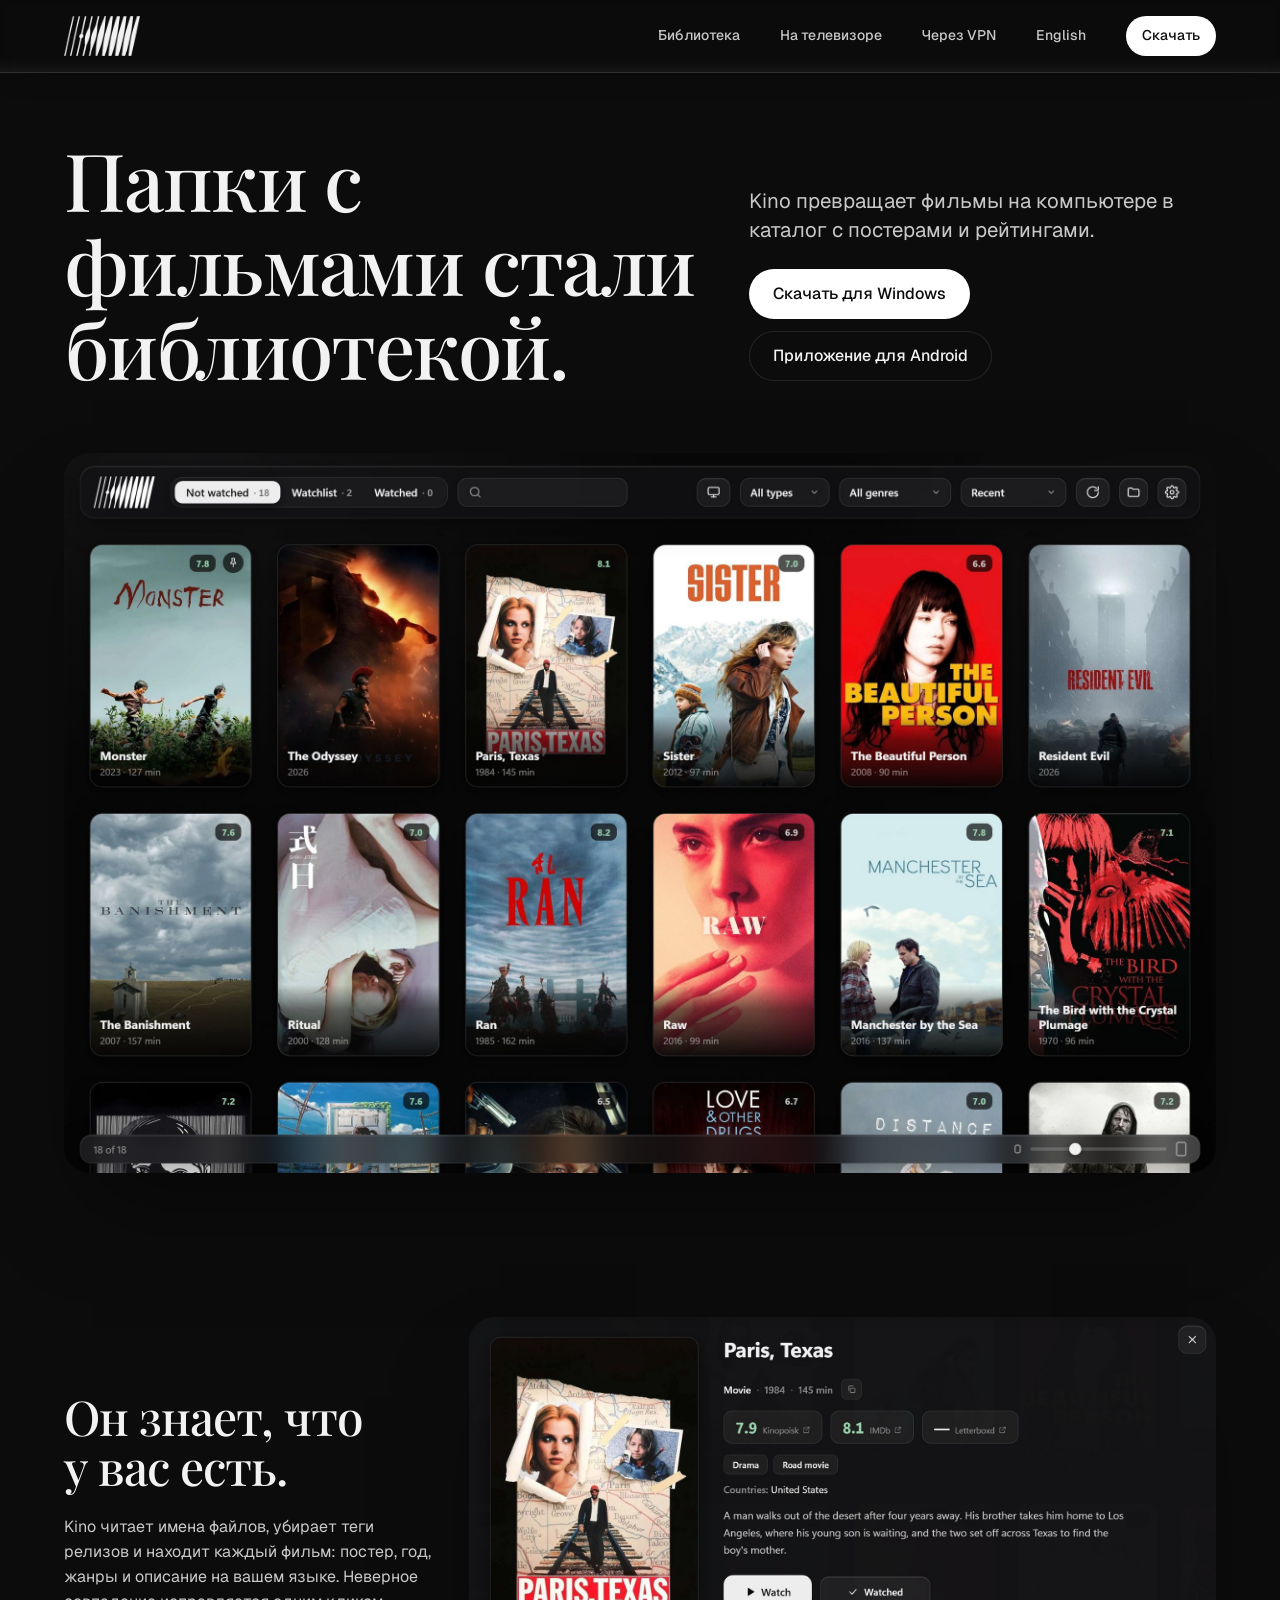
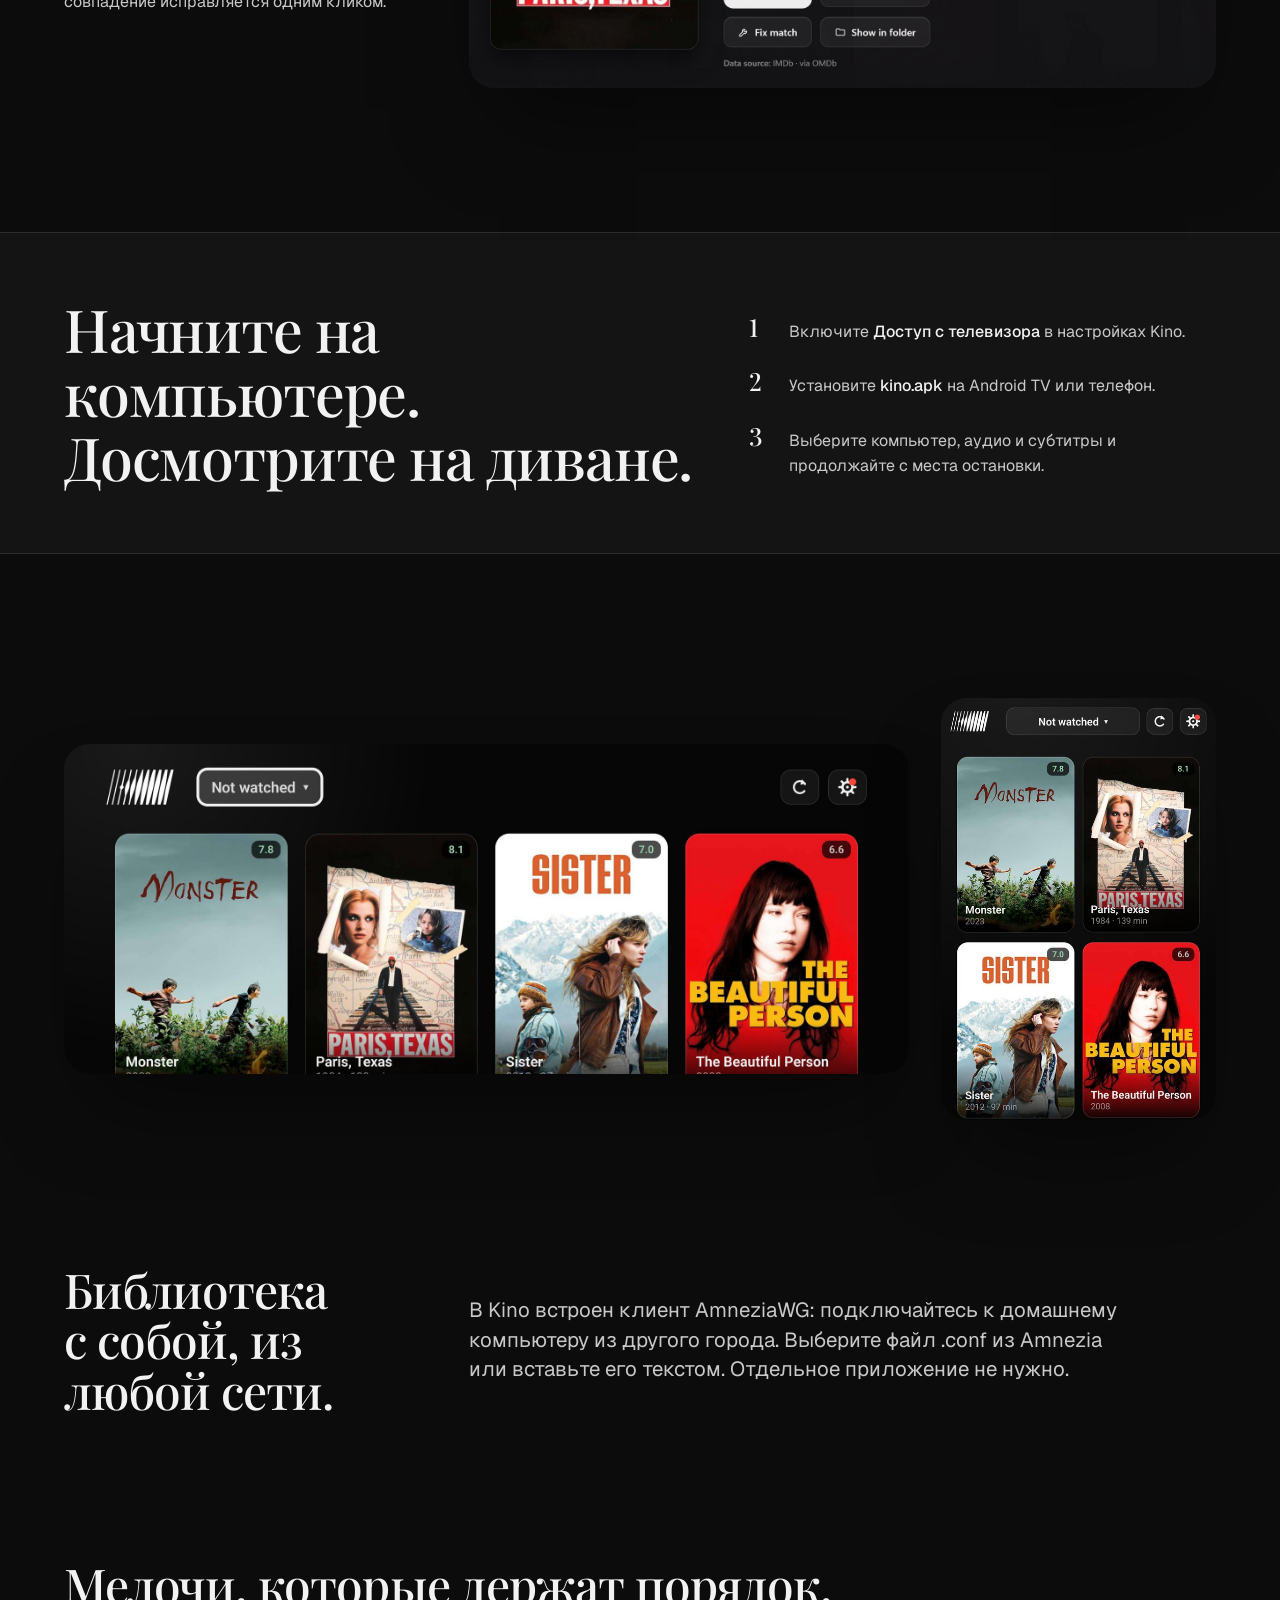
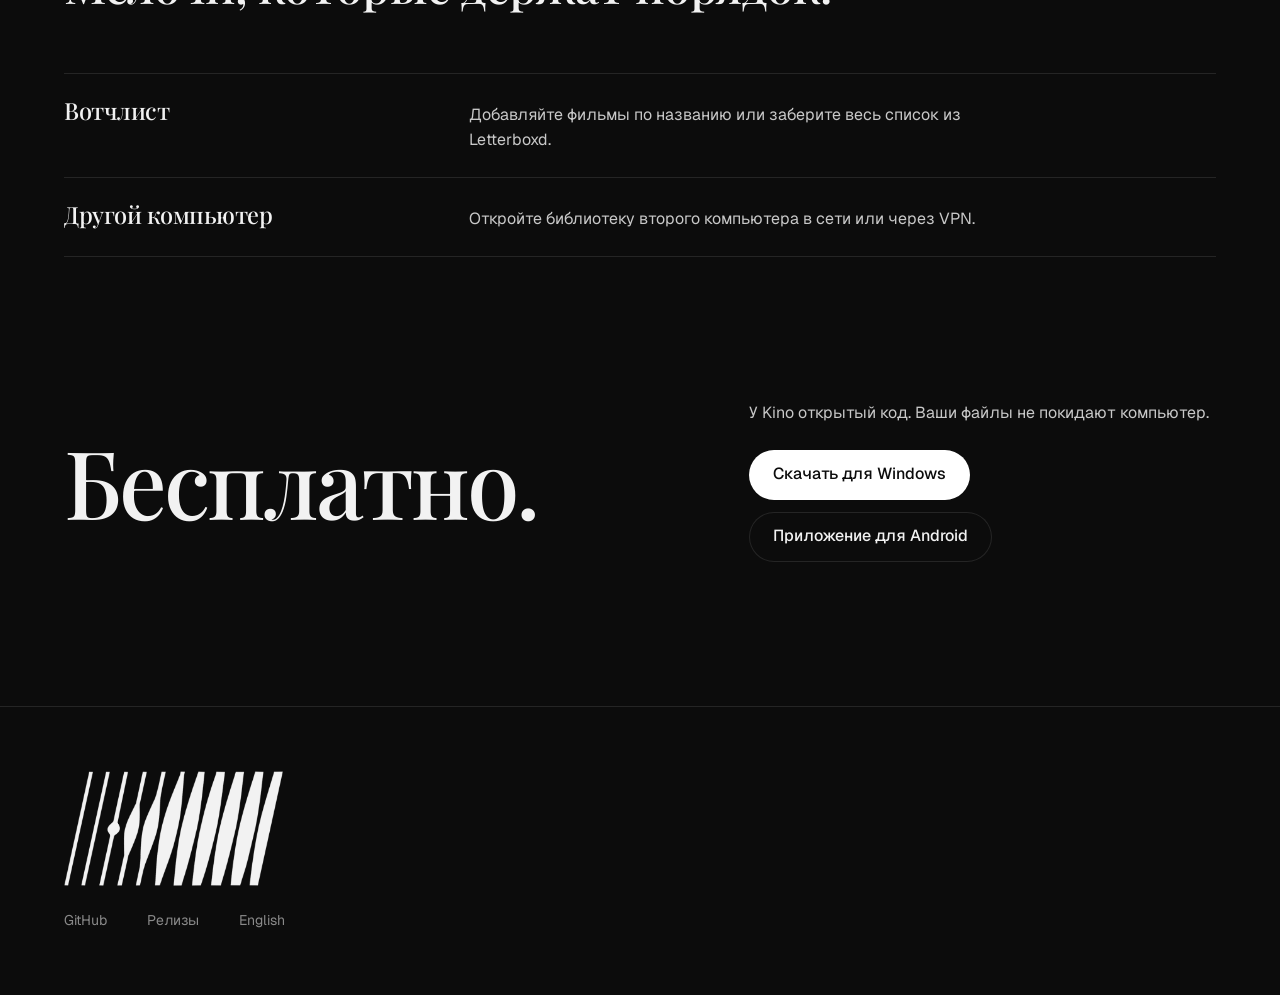
==== commit 10e5c3a3: "1.0.21" ====
--- a/docs/ru.html
+++ b/docs/ru.html
@@ -62,6 +62,13 @@
 </div>
 </div>
 
+<section class="container">
+<div class="devices">
+<figure class="screen"><img src="images/android-tv.jpg" width="1920" height="750" loading="lazy" alt="Kino на Android TV и на телефоне, та же библиотека"></figure>
+<figure class="screen"><img src="images/android-phone.jpg" width="540" height="829" loading="lazy" alt=""></figure>
+</div>
+</section>
+
 <section id="vpn" class="container">
 <div class="split">
 <h2>Библиотека с собой, из любой сети.</h2>
--- a/docs/styles.css
+++ b/docs/styles.css
@@ -8,7 +8,7 @@
 h1, h2, h3 { color: var(--color-ink); }
 .muted { color: var(--color-muted); }
 
-.nav { position: sticky; top: 0; z-index: var(--z-sticky-nav); background: color-mix(in oklab, var(--color-paper) 65%, transparent); -webkit-backdrop-filter: blur(2px) saturate(1.6); backdrop-filter: blur(2px) saturate(1.6); border-bottom: var(--rule-hair) solid color-mix(in oklab, var(--color-ink) 16%, transparent); box-shadow: inset 0 1px 0 color-mix(in oklab, var(--color-ink) 22%, transparent), inset 0 -12px 18px -14px color-mix(in oklab, var(--color-ink) 14%, transparent), 0 10px 30px -18px oklch(5% 0.01 40 / 0.6); }
+.nav { position: sticky; top: 0; z-index: var(--z-sticky-nav); background: color-mix(in oklab, var(--color-paper) 65%, transparent); -webkit-backdrop-filter: blur(2px) saturate(1.6); backdrop-filter: blur(2px) saturate(1.6); border-bottom: var(--rule-hair) solid color-mix(in oklab, var(--color-ink) 16%, transparent); box-shadow: inset 0 -12px 18px -14px color-mix(in oklab, var(--color-ink) 14%, transparent), 0 10px 30px -18px rgb(0 0 0 / 0.6); }
 @supports (backdrop-filter: url(#kino-glass)) and (not (-webkit-hyphens: none)) { .nav { -webkit-backdrop-filter: url(#kino-glass) blur(2px) saturate(1.6); backdrop-filter: url(#kino-glass) blur(2px) saturate(1.6); } }
 .nav .container { display: flex; align-items: center; gap: var(--space-xl); min-height: 72px; }
 .wordmark { font-family: var(--font-display); font-weight: var(--display-weight); font-size: var(--text-xl); letter-spacing: var(--tracking-display); text-decoration: none; margin-right: auto; }
@@ -41,6 +41,7 @@
 
 section { padding-top: var(--section-gap); }
 .split { display: grid; grid-template-columns: minmax(0, 4fr) minmax(0, 8fr); gap: var(--gap-columns); align-items: center; }
+.devices { display: grid; grid-template-columns: minmax(0, 8fr) minmax(0, 2.6fr); gap: var(--gap-columns); align-items: center; }
 .split-text { display: grid; gap: var(--space-lg); }
 .split-text p { color: var(--color-ink-2); }
 .split > .lead { color: var(--color-ink-2); max-width: 48ch; }
@@ -75,7 +76,7 @@
 .footer a:hover { color: var(--color-ink); text-decoration: underline; }
 
 @media (max-width: 60rem) {
-  .hero-head, .split, .band .container, .get { grid-template-columns: minmax(0, 1fr); align-items: start; }
+  .hero-head, .split, .devices, .band .container, .get { grid-template-columns: minmax(0, 1fr); align-items: start; }
   .rows > div { grid-template-columns: minmax(0, 1fr); gap: var(--space-xs); }
   .nav-links { display: none; }
   .hero { padding-top: var(--space-xl); }
